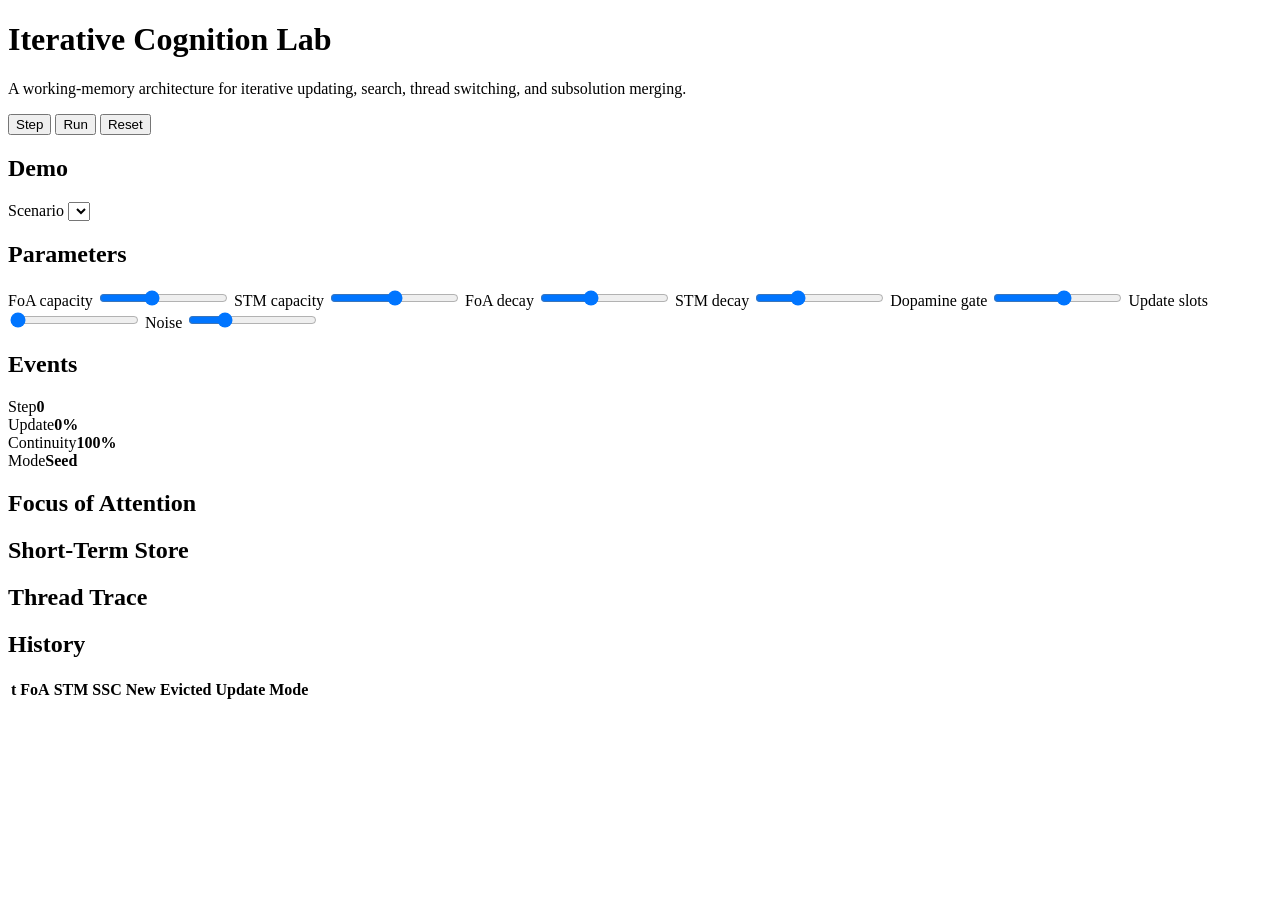
==== index.html @ 9b963c5a "Add modular browser app shell" ====
<!doctype html>
<html lang="en">
<head>
  <meta charset="utf-8">
  <meta name="viewport" content="width=device-width, initial-scale=1">
  <title>Iterative Cognition Lab</title>
  <link rel="stylesheet" href="src/styles.css">
</head>
<body>
  <main>
    <header>
      <div>
        <h1>Iterative Cognition Lab</h1>
        <p class="sub">A working-memory architecture for iterative updating, search, thread switching, and subsolution merging.</p>
      </div>
      <div class="buttons">
        <button id="step" class="primary">Step</button>
        <button id="run">Run</button>
        <button id="reset" class="danger">Reset</button>
      </div>
    </header>

    <div class="grid">
      <section class="panel controls">
        <h2>Demo</h2>
        <label>
          <span>Scenario</span>
          <select id="scenario"></select>
        </label>
        <div id="scenarioText" class="note"></div>

        <h2>Parameters</h2>
        <label><span class="row">FoA capacity <b id="foaCapacityV"></b></span><input id="foaCapacity" type="range" min="2" max="7" value="4"></label>
        <label><span class="row">STM capacity <b id="stmCapacityV"></b></span><input id="stmCapacity" type="range" min="4" max="16" value="10"></label>
        <label><span class="row">FoA decay <b id="foaDecayV"></b></span><input id="foaDecay" type="range" min="0.05" max="0.55" step="0.01" value="0.24"></label>
        <label><span class="row">STM decay <b id="stmDecayV"></b></span><input id="stmDecay" type="range" min="0.01" max="0.24" step="0.01" value="0.08"></label>
        <label><span class="row">Dopamine gate <b id="dopamineV"></b></span><input id="dopamine" type="range" min="0" max="1" step="0.01" value="0.55"></label>
        <label><span class="row">Update slots <b id="slotsV"></b></span><input id="slots" type="range" min="1" max="4" value="1"></label>
        <label><span class="row">Noise <b id="noiseV"></b></span><input id="noise" type="range" min="0" max="0.12" step="0.01" value="0.03"></label>

        <h2>Events</h2>
        <div id="eventButtons" class="buttons event-buttons"></div>
      </section>

      <section class="workspace">
        <div class="metrics">
          <div class="metric"><span>Step</span><strong id="time">0</strong></div>
          <div class="metric"><span>Update</span><strong id="rate">0%</strong></div>
          <div class="metric"><span>Continuity</span><strong id="cont">100%</strong></div>
          <div class="metric"><span>Mode</span><strong id="mode">Seed</strong></div>
        </div>

        <div class="stores">
          <section class="panel">
            <h2>Focus of Attention</h2>
            <div id="foa" class="items"></div>
          </section>
          <section class="panel stm">
            <h2>Short-Term Store</h2>
            <div id="stm" class="items"></div>
          </section>
        </div>

        <section class="panel">
          <h2>Thread Trace</h2>
          <div id="threadTrace" class="trace"></div>
        </section>

        <section>
          <h2>History</h2>
          <table>
            <thead>
              <tr>
                <th>t</th>
                <th>FoA</th>
                <th>STM</th>
                <th>SSC</th>
                <th>New</th>
                <th>Evicted</th>
                <th>Update</th>
                <th>Mode</th>
              </tr>
            </thead>
            <tbody id="history"></tbody>
          </table>
        </section>
      </section>
    </div>
  </main>

  <script src="src/core/architecture.js"></script>
  <script src="src/demos/scenarios.js"></script>
  <script src="src/ui/app.js"></script>
</body>
</html>
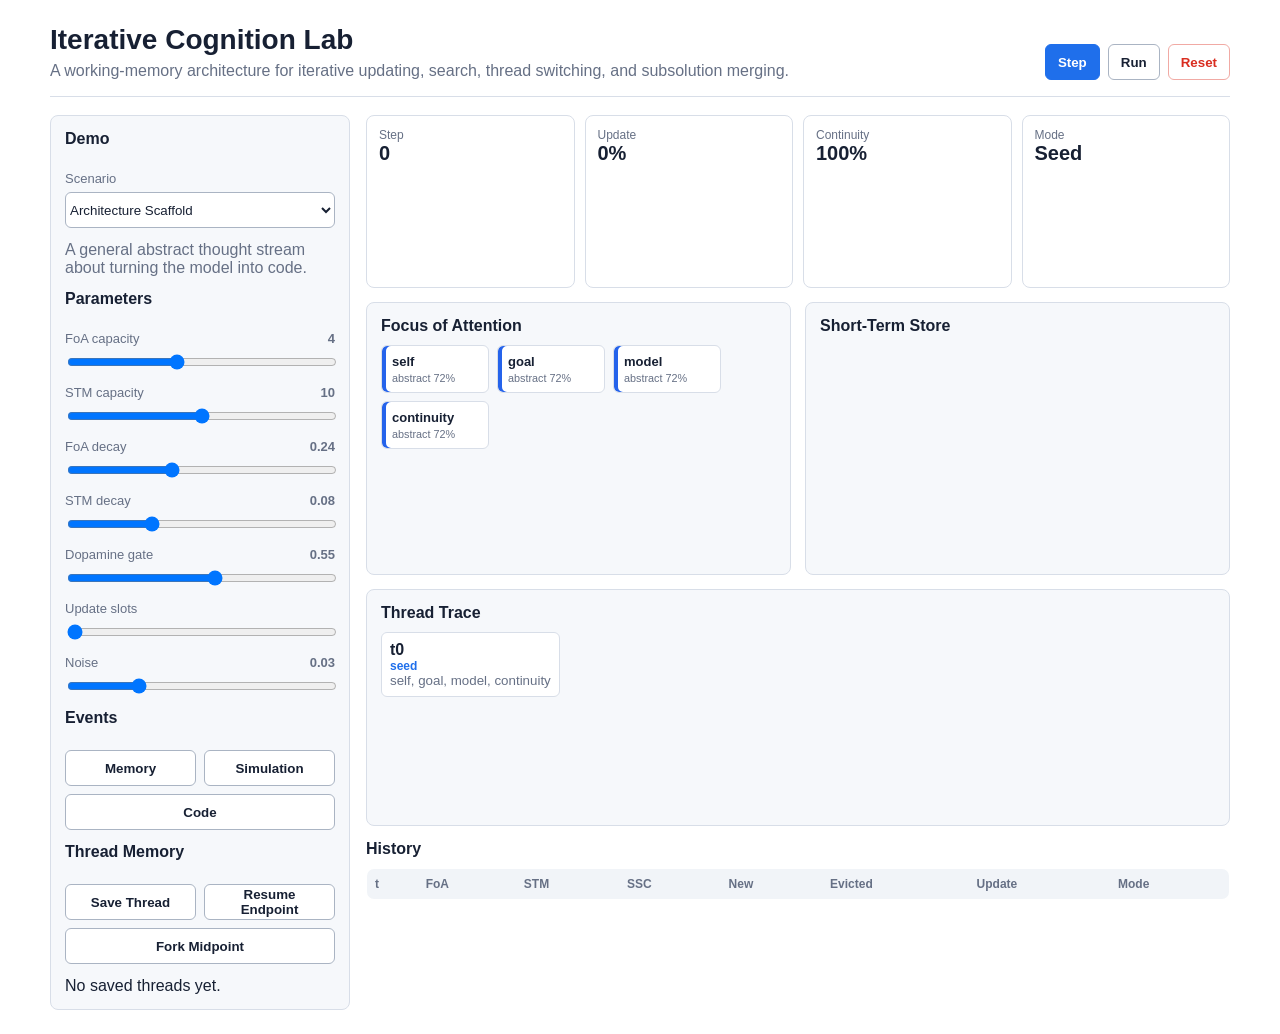
==== commit c9ee2813: "Add thread memory panel" ====
--- a/index.html
+++ b/index.html
@@ -13,22 +13,13 @@
         <h1>Iterative Cognition Lab</h1>
         <p class="sub">A working-memory architecture for iterative updating, search, thread switching, and subsolution merging.</p>
       </div>
-      <div class="buttons">
-        <button id="step" class="primary">Step</button>
-        <button id="run">Run</button>
-        <button id="reset" class="danger">Reset</button>
-      </div>
+      <div class="buttons"><button id="step" class="primary">Step</button><button id="run">Run</button><button id="reset" class="danger">Reset</button></div>
     </header>
-
     <div class="grid">
       <section class="panel controls">
         <h2>Demo</h2>
-        <label>
-          <span>Scenario</span>
-          <select id="scenario"></select>
-        </label>
+        <label><span>Scenario</span><select id="scenario"></select></label>
         <div id="scenarioText" class="note"></div>
-
         <h2>Parameters</h2>
         <label><span class="row">FoA capacity <b id="foaCapacityV"></b></span><input id="foaCapacity" type="range" min="2" max="7" value="4"></label>
         <label><span class="row">STM capacity <b id="stmCapacityV"></b></span><input id="stmCapacity" type="range" min="4" max="16" value="10"></label>
@@ -37,57 +28,20 @@
         <label><span class="row">Dopamine gate <b id="dopamineV"></b></span><input id="dopamine" type="range" min="0" max="1" step="0.01" value="0.55"></label>
         <label><span class="row">Update slots <b id="slotsV"></b></span><input id="slots" type="range" min="1" max="4" value="1"></label>
         <label><span class="row">Noise <b id="noiseV"></b></span><input id="noise" type="range" min="0" max="0.12" step="0.01" value="0.03"></label>
-
         <h2>Events</h2>
         <div id="eventButtons" class="buttons event-buttons"></div>
+        <h2>Thread Memory</h2>
+        <div class="buttons event-buttons"><button id="saveThread">Save Thread</button><button id="resumeEndpoint">Resume Endpoint</button><button id="forkMidpoint">Fork Midpoint</button></div>
+        <div id="savedThreads" class="saved-threads"></div>
       </section>
-
       <section class="workspace">
-        <div class="metrics">
-          <div class="metric"><span>Step</span><strong id="time">0</strong></div>
-          <div class="metric"><span>Update</span><strong id="rate">0%</strong></div>
-          <div class="metric"><span>Continuity</span><strong id="cont">100%</strong></div>
-          <div class="metric"><span>Mode</span><strong id="mode">Seed</strong></div>
-        </div>
-
-        <div class="stores">
-          <section class="panel">
-            <h2>Focus of Attention</h2>
-            <div id="foa" class="items"></div>
-          </section>
-          <section class="panel stm">
-            <h2>Short-Term Store</h2>
-            <div id="stm" class="items"></div>
-          </section>
-        </div>
-
-        <section class="panel">
-          <h2>Thread Trace</h2>
-          <div id="threadTrace" class="trace"></div>
-        </section>
-
-        <section>
-          <h2>History</h2>
-          <table>
-            <thead>
-              <tr>
-                <th>t</th>
-                <th>FoA</th>
-                <th>STM</th>
-                <th>SSC</th>
-                <th>New</th>
-                <th>Evicted</th>
-                <th>Update</th>
-                <th>Mode</th>
-              </tr>
-            </thead>
-            <tbody id="history"></tbody>
-          </table>
-        </section>
+        <div class="metrics"><div class="metric"><span>Step</span><strong id="time">0</strong></div><div class="metric"><span>Update</span><strong id="rate">0%</strong></div><div class="metric"><span>Continuity</span><strong id="cont">100%</strong></div><div class="metric"><span>Mode</span><strong id="mode">Seed</strong></div></div>
+        <div class="stores"><section class="panel"><h2>Focus of Attention</h2><div id="foa" class="items"></div></section><section class="panel stm"><h2>Short-Term Store</h2><div id="stm" class="items"></div></section></div>
+        <section class="panel"><h2>Thread Trace</h2><div id="threadTrace" class="trace"></div></section>
+        <section><h2>History</h2><table><thead><tr><th>t</th><th>FoA</th><th>STM</th><th>SSC</th><th>New</th><th>Evicted</th><th>Update</th><th>Mode</th></tr></thead><tbody id="history"></tbody></table></section>
       </section>
     </div>
   </main>
-
   <script src="src/core/architecture.js"></script>
   <script src="src/demos/scenarios.js"></script>
   <script src="src/ui/app.js"></script>
--- a/src/styles.css
+++ b/src/styles.css
@@ -0,0 +1,271 @@
+body {
+  margin: 0;
+  color: #172033;
+  background: #ffffff;
+  font-family: Arial, Helvetica, sans-serif;
+}
+
+main {
+  max-width: 1180px;
+  margin: 0 auto;
+  padding: 24px;
+}
+
+header {
+  display: flex;
+  align-items: flex-end;
+  justify-content: space-between;
+  gap: 16px;
+  margin-bottom: 18px;
+  padding-bottom: 16px;
+  border-bottom: 1px solid #d8dee8;
+}
+
+h1 {
+  margin: 0;
+  font-size: 28px;
+}
+
+h2 {
+  margin: 0 0 10px;
+  font-size: 16px;
+}
+
+.sub,
+.note,
+label {
+  color: #667085;
+}
+
+.sub {
+  margin: 6px 0 0;
+}
+
+.grid {
+  display: grid;
+  grid-template-columns: 300px minmax(0, 1fr);
+  gap: 16px;
+}
+
+.panel {
+  border: 1px solid #d8dee8;
+  background: #f6f8fb;
+  border-radius: 8px;
+  padding: 14px;
+}
+
+.controls {
+  display: grid;
+  gap: 13px;
+  align-content: start;
+}
+
+label {
+  display: grid;
+  gap: 6px;
+  font-size: 13px;
+}
+
+select,
+input[type="range"] {
+  width: 100%;
+}
+
+select {
+  min-height: 36px;
+  border: 1px solid #aab4c3;
+  border-radius: 6px;
+  background: #ffffff;
+  color: #172033;
+}
+
+.row,
+.buttons {
+  display: flex;
+  gap: 8px;
+}
+
+.row {
+  justify-content: space-between;
+}
+
+.buttons {
+  flex-wrap: wrap;
+}
+
+button {
+  min-height: 36px;
+  border: 1px solid #aab4c3;
+  background: #ffffff;
+  color: #172033;
+  border-radius: 6px;
+  padding: 0 12px;
+  font-weight: 700;
+  cursor: pointer;
+}
+
+button.primary {
+  border-color: #1f6feb;
+  background: #1f6feb;
+  color: #ffffff;
+}
+
+button.danger {
+  border-color: #f1aaa4;
+  color: #d92d20;
+}
+
+.event-buttons button {
+  flex: 1 1 120px;
+}
+
+.workspace {
+  display: grid;
+  gap: 14px;
+}
+
+.stores,
+.metrics {
+  display: grid;
+  grid-template-columns: repeat(2, minmax(0, 1fr));
+  gap: 14px;
+}
+
+.metrics {
+  grid-template-columns: repeat(4, minmax(0, 1fr));
+  gap: 10px;
+}
+
+.metric {
+  border: 1px solid #d8dee8;
+  border-radius: 8px;
+  background: #ffffff;
+  padding: 12px;
+}
+
+.metric span {
+  display: block;
+  color: #667085;
+  font-size: 12px;
+}
+
+.metric strong {
+  font-size: 20px;
+}
+
+.items {
+  display: flex;
+  flex-wrap: wrap;
+  gap: 8px;
+  min-height: 90px;
+  align-content: flex-start;
+}
+
+.item {
+  min-width: 86px;
+  border: 1px solid #d8dee8;
+  background: #ffffff;
+  border-radius: 6px;
+  padding: 8px 10px;
+  font-size: 13px;
+  font-weight: 700;
+  box-shadow: inset 4px 0 0 #2563eb;
+}
+
+.stm .item {
+  box-shadow: inset 4px 0 0 #8b5cf6;
+}
+
+.item small {
+  display: block;
+  margin-top: 3px;
+  color: #667085;
+  font-weight: 400;
+}
+
+.trace {
+  display: flex;
+  gap: 8px;
+  overflow-x: auto;
+  padding-bottom: 4px;
+}
+
+.trace-point {
+  min-width: 150px;
+  border: 1px solid #d8dee8;
+  border-radius: 6px;
+  background: #ffffff;
+  padding: 8px;
+}
+
+.trace-point b,
+.trace-point span,
+.trace-point small {
+  display: block;
+}
+
+.trace-point span {
+  color: #1f6feb;
+  font-size: 12px;
+  font-weight: 700;
+}
+
+.trace-point small {
+  color: #667085;
+  overflow-wrap: anywhere;
+}
+
+table {
+  width: 100%;
+  border: 1px solid #d8dee8;
+  border-collapse: collapse;
+  background: #ffffff;
+  border-radius: 8px;
+  overflow: hidden;
+}
+
+th,
+td {
+  border-bottom: 1px solid #d8dee8;
+  padding: 8px;
+  text-align: left;
+  vertical-align: top;
+  font-size: 12px;
+  overflow-wrap: anywhere;
+}
+
+th {
+  background: #f1f4f8;
+  color: #667085;
+}
+
+.jump td {
+  background: #fff2f0;
+}
+
+.pill {
+  border-radius: 999px;
+  padding: 2px 7px;
+  font-weight: 700;
+  background: #eaf1ff;
+  color: #2563eb;
+}
+
+.pill.jump {
+  background: #ffe4e0;
+  color: #d92d20;
+}
+
+@media (max-width: 820px) {
+  main {
+    padding: 14px;
+  }
+
+  header,
+  .grid,
+  .stores,
+  .metrics {
+    display: grid;
+    grid-template-columns: 1fr;
+  }
+}
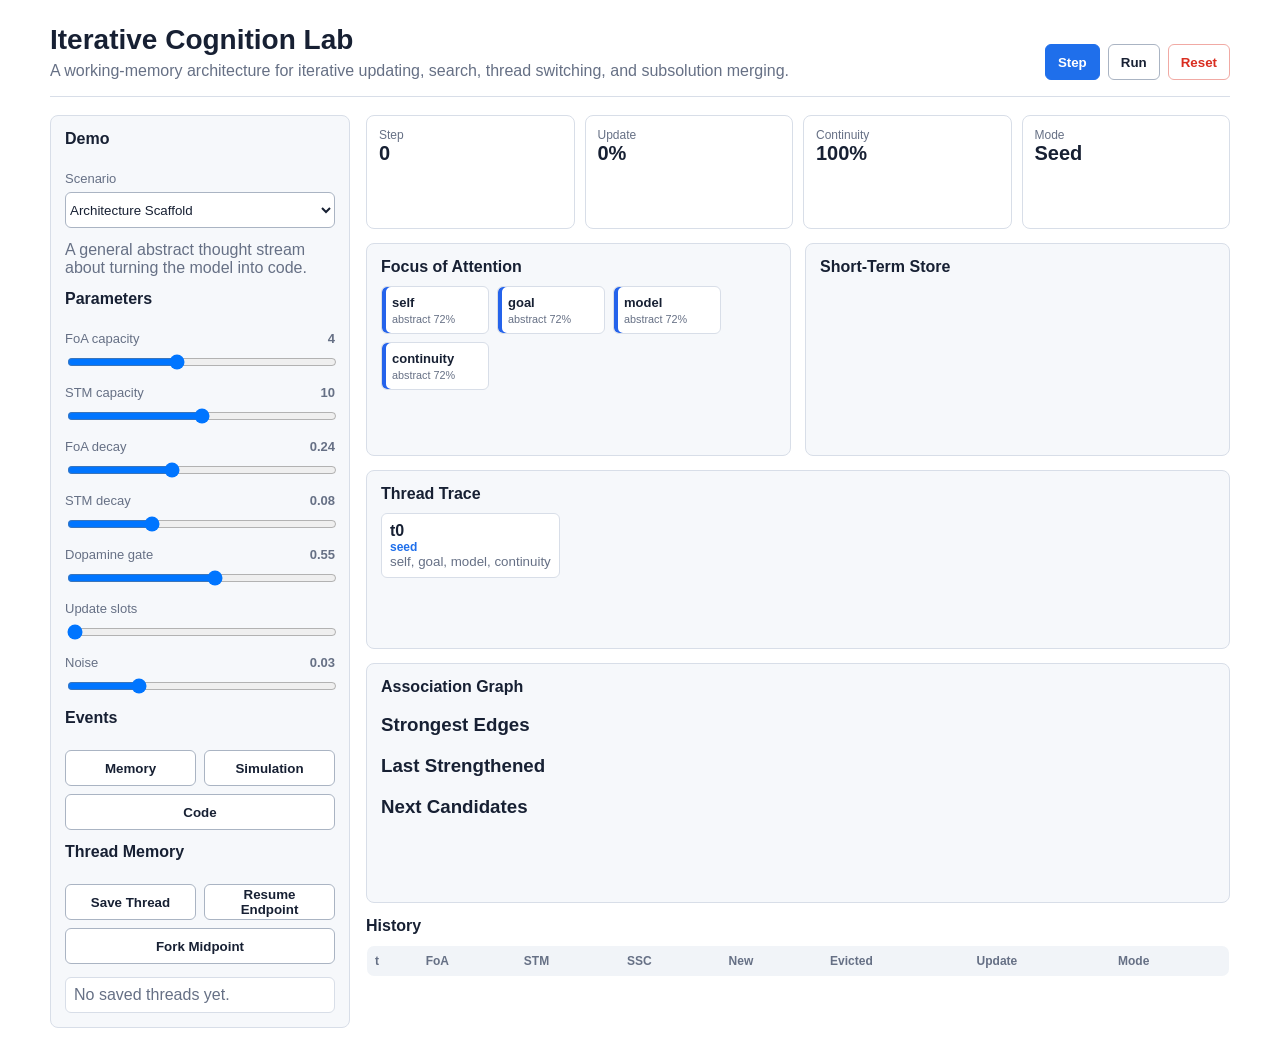
==== commit 76da6efa: "Add association graph panel" ====
--- a/index.html
+++ b/index.html
@@ -38,6 +38,7 @@
         <div class="metrics"><div class="metric"><span>Step</span><strong id="time">0</strong></div><div class="metric"><span>Update</span><strong id="rate">0%</strong></div><div class="metric"><span>Continuity</span><strong id="cont">100%</strong></div><div class="metric"><span>Mode</span><strong id="mode">Seed</strong></div></div>
         <div class="stores"><section class="panel"><h2>Focus of Attention</h2><div id="foa" class="items"></div></section><section class="panel stm"><h2>Short-Term Store</h2><div id="stm" class="items"></div></section></div>
         <section class="panel"><h2>Thread Trace</h2><div id="threadTrace" class="trace"></div></section>
+        <section class="panel"><h2>Association Graph</h2><div class="graph-grid"><div><h3>Strongest Edges</h3><div id="topEdges" class="edge-list"></div></div><div><h3>Last Strengthened</h3><div id="learnedEdges" class="edge-list"></div></div><div><h3>Next Candidates</h3><div id="candidateNodes" class="edge-list"></div></div></div></section>
         <section><h2>History</h2><table><thead><tr><th>t</th><th>FoA</th><th>STM</th><th>SSC</th><th>New</th><th>Evicted</th><th>Update</th><th>Mode</th></tr></thead><tbody id="history"></tbody></table></section>
       </section>
     </div>
--- a/src/styles.css
+++ b/src/styles.css
@@ -1,271 +1 @@
-body {
-  margin: 0;
-  color: #172033;
-  background: #ffffff;
-  font-family: Arial, Helvetica, sans-serif;
-}
-
-main {
-  max-width: 1180px;
-  margin: 0 auto;
-  padding: 24px;
-}
-
-header {
-  display: flex;
-  align-items: flex-end;
-  justify-content: space-between;
-  gap: 16px;
-  margin-bottom: 18px;
-  padding-bottom: 16px;
-  border-bottom: 1px solid #d8dee8;
-}
-
-h1 {
-  margin: 0;
-  font-size: 28px;
-}
-
-h2 {
-  margin: 0 0 10px;
-  font-size: 16px;
-}
-
-.sub,
-.note,
-label {
-  color: #667085;
-}
-
-.sub {
-  margin: 6px 0 0;
-}
-
-.grid {
-  display: grid;
-  grid-template-columns: 300px minmax(0, 1fr);
-  gap: 16px;
-}
-
-.panel {
-  border: 1px solid #d8dee8;
-  background: #f6f8fb;
-  border-radius: 8px;
-  padding: 14px;
-}
-
-.controls {
-  display: grid;
-  gap: 13px;
-  align-content: start;
-}
-
-label {
-  display: grid;
-  gap: 6px;
-  font-size: 13px;
-}
-
-select,
-input[type="range"] {
-  width: 100%;
-}
-
-select {
-  min-height: 36px;
-  border: 1px solid #aab4c3;
-  border-radius: 6px;
-  background: #ffffff;
-  color: #172033;
-}
-
-.row,
-.buttons {
-  display: flex;
-  gap: 8px;
-}
-
-.row {
-  justify-content: space-between;
-}
-
-.buttons {
-  flex-wrap: wrap;
-}
-
-button {
-  min-height: 36px;
-  border: 1px solid #aab4c3;
-  background: #ffffff;
-  color: #172033;
-  border-radius: 6px;
-  padding: 0 12px;
-  font-weight: 700;
-  cursor: pointer;
-}
-
-button.primary {
-  border-color: #1f6feb;
-  background: #1f6feb;
-  color: #ffffff;
-}
-
-button.danger {
-  border-color: #f1aaa4;
-  color: #d92d20;
-}
-
-.event-buttons button {
-  flex: 1 1 120px;
-}
-
-.workspace {
-  display: grid;
-  gap: 14px;
-}
-
-.stores,
-.metrics {
-  display: grid;
-  grid-template-columns: repeat(2, minmax(0, 1fr));
-  gap: 14px;
-}
-
-.metrics {
-  grid-template-columns: repeat(4, minmax(0, 1fr));
-  gap: 10px;
-}
-
-.metric {
-  border: 1px solid #d8dee8;
-  border-radius: 8px;
-  background: #ffffff;
-  padding: 12px;
-}
-
-.metric span {
-  display: block;
-  color: #667085;
-  font-size: 12px;
-}
-
-.metric strong {
-  font-size: 20px;
-}
-
-.items {
-  display: flex;
-  flex-wrap: wrap;
-  gap: 8px;
-  min-height: 90px;
-  align-content: flex-start;
-}
-
-.item {
-  min-width: 86px;
-  border: 1px solid #d8dee8;
-  background: #ffffff;
-  border-radius: 6px;
-  padding: 8px 10px;
-  font-size: 13px;
-  font-weight: 700;
-  box-shadow: inset 4px 0 0 #2563eb;
-}
-
-.stm .item {
-  box-shadow: inset 4px 0 0 #8b5cf6;
-}
-
-.item small {
-  display: block;
-  margin-top: 3px;
-  color: #667085;
-  font-weight: 400;
-}
-
-.trace {
-  display: flex;
-  gap: 8px;
-  overflow-x: auto;
-  padding-bottom: 4px;
-}
-
-.trace-point {
-  min-width: 150px;
-  border: 1px solid #d8dee8;
-  border-radius: 6px;
-  background: #ffffff;
-  padding: 8px;
-}
-
-.trace-point b,
-.trace-point span,
-.trace-point small {
-  display: block;
-}
-
-.trace-point span {
-  color: #1f6feb;
-  font-size: 12px;
-  font-weight: 700;
-}
-
-.trace-point small {
-  color: #667085;
-  overflow-wrap: anywhere;
-}
-
-table {
-  width: 100%;
-  border: 1px solid #d8dee8;
-  border-collapse: collapse;
-  background: #ffffff;
-  border-radius: 8px;
-  overflow: hidden;
-}
-
-th,
-td {
-  border-bottom: 1px solid #d8dee8;
-  padding: 8px;
-  text-align: left;
-  vertical-align: top;
-  font-size: 12px;
-  overflow-wrap: anywhere;
-}
-
-th {
-  background: #f1f4f8;
-  color: #667085;
-}
-
-.jump td {
-  background: #fff2f0;
-}
-
-.pill {
-  border-radius: 999px;
-  padding: 2px 7px;
-  font-weight: 700;
-  background: #eaf1ff;
-  color: #2563eb;
-}
-
-.pill.jump {
-  background: #ffe4e0;
-  color: #d92d20;
-}
-
-@media (max-width: 820px) {
-  main {
-    padding: 14px;
-  }
-
-  header,
-  .grid,
-  .stores,
-  .metrics {
-    display: grid;
-    grid-template-columns: 1fr;
-  }
-}
+body{margin:0;color:#172033;background:#fff;font-family:Arial,Helvetica,sans-serif}main{max-width:1180px;margin:0 auto;padding:24px}header{display:flex;align-items:flex-end;justify-content:space-between;gap:16px;margin-bottom:18px;padding-bottom:16px;border-bottom:1px solid #d8dee8}h1{margin:0;font-size:28px}h2{margin:0 0 10px;font-size:16px}.sub,.note,label{color:#667085}.sub{margin:6px 0 0}.grid{display:grid;grid-template-columns:300px minmax(0,1fr);gap:16px}.panel{border:1px solid #d8dee8;background:#f6f8fb;border-radius:8px;padding:14px}.controls{display:grid;gap:13px;align-content:start}label{display:grid;gap:6px;font-size:13px}select,input[type=range]{width:100%}select{min-height:36px;border:1px solid #aab4c3;border-radius:6px;background:#fff;color:#172033}.row,.buttons{display:flex;gap:8px}.row{justify-content:space-between}.buttons{flex-wrap:wrap}button{min-height:36px;border:1px solid #aab4c3;background:#fff;color:#172033;border-radius:6px;padding:0 12px;font-weight:700;cursor:pointer}button.primary{border-color:#1f6feb;background:#1f6feb;color:#fff}button.danger{border-color:#f1aaa4;color:#d92d20}.event-buttons button{flex:1 1 120px}.workspace{display:grid;gap:14px}.stores,.metrics{display:grid;grid-template-columns:repeat(2,minmax(0,1fr));gap:14px}.metrics{grid-template-columns:repeat(4,minmax(0,1fr));gap:10px}.metric{border:1px solid #d8dee8;border-radius:8px;background:#fff;padding:12px}.metric span{display:block;color:#667085;font-size:12px}.metric strong{font-size:20px}.items{display:flex;flex-wrap:wrap;gap:8px;min-height:90px;align-content:flex-start}.item{min-width:86px;border:1px solid #d8dee8;background:#fff;border-radius:6px;padding:8px 10px;font-size:13px;font-weight:700;box-shadow:inset 4px 0 0 #2563eb}.stm .item{box-shadow:inset 4px 0 0 #8b5cf6}.item small{display:block;margin-top:3px;color:#667085;font-weight:400}.trace{display:flex;gap:8px;overflow-x:auto;padding-bottom:4px}.trace-point,.thread-card,.empty{border:1px solid #d8dee8;border-radius:6px;background:#fff;padding:8px}.trace-point{min-width:150px}.saved-threads{display:grid;gap:8px}.trace-point b,.trace-point span,.trace-point small,.thread-card b,.thread-card span,.thread-card small{display:block}.trace-point span{color:#1f6feb;font-size:12px;font-weight:700}.trace-point small,.thread-card span,.thread-card small,.empty{color:#667085;overflow-wrap:anywhere}table{width:100%;border:1px solid #d8dee8;border-collapse:collapse;background:#fff;border-radius:8px;overflow:hidden}th,td{border-bottom:1px solid #d8dee8;padding:8px;text-align:left;vertical-align:top;font-size:12px;overflow-wrap:anywhere}th{background:#f1f4f8;color:#667085}.jump td{background:#fff2f0}.pill{border-radius:999px;padding:2px 7px;font-weight:700;background:#eaf1ff;color:#2563eb}.pill.jump{background:#ffe4e0;color:#d92d20}@media(max-width:820px){main{padding:14px}header,.grid,.stores,.metrics{display:grid;grid-template-columns:1fr}}
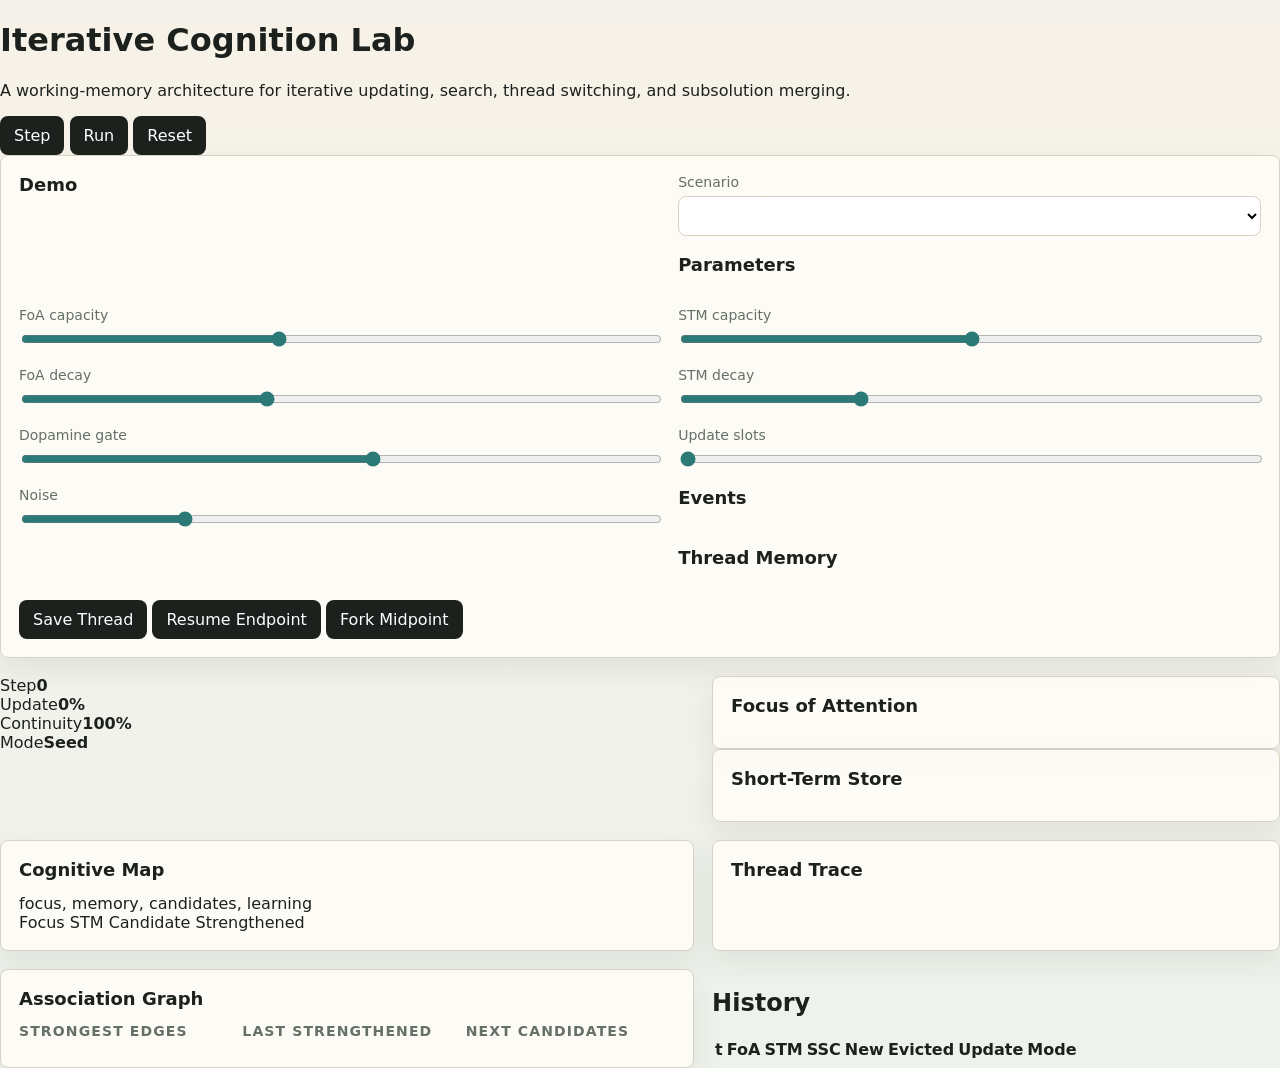
==== commit 34e69991: "Add cognitive map panel" ====
--- a/index.html
+++ b/index.html
@@ -13,13 +13,22 @@
         <h1>Iterative Cognition Lab</h1>
         <p class="sub">A working-memory architecture for iterative updating, search, thread switching, and subsolution merging.</p>
       </div>
-      <div class="buttons"><button id="step" class="primary">Step</button><button id="run">Run</button><button id="reset" class="danger">Reset</button></div>
+      <div class="buttons">
+        <button id="step" class="primary">Step</button>
+        <button id="run">Run</button>
+        <button id="reset" class="danger">Reset</button>
+      </div>
     </header>
+
     <div class="grid">
       <section class="panel controls">
         <h2>Demo</h2>
-        <label><span>Scenario</span><select id="scenario"></select></label>
+        <label>
+          <span>Scenario</span>
+          <select id="scenario"></select>
+        </label>
         <div id="scenarioText" class="note"></div>
+
         <h2>Parameters</h2>
         <label><span class="row">FoA capacity <b id="foaCapacityV"></b></span><input id="foaCapacity" type="range" min="2" max="7" value="4"></label>
         <label><span class="row">STM capacity <b id="stmCapacityV"></b></span><input id="stmCapacity" type="range" min="4" max="16" value="10"></label>
@@ -28,21 +37,97 @@
         <label><span class="row">Dopamine gate <b id="dopamineV"></b></span><input id="dopamine" type="range" min="0" max="1" step="0.01" value="0.55"></label>
         <label><span class="row">Update slots <b id="slotsV"></b></span><input id="slots" type="range" min="1" max="4" value="1"></label>
         <label><span class="row">Noise <b id="noiseV"></b></span><input id="noise" type="range" min="0" max="0.12" step="0.01" value="0.03"></label>
+
         <h2>Events</h2>
         <div id="eventButtons" class="buttons event-buttons"></div>
+
         <h2>Thread Memory</h2>
-        <div class="buttons event-buttons"><button id="saveThread">Save Thread</button><button id="resumeEndpoint">Resume Endpoint</button><button id="forkMidpoint">Fork Midpoint</button></div>
+        <div class="buttons event-buttons">
+          <button id="saveThread">Save Thread</button>
+          <button id="resumeEndpoint">Resume Endpoint</button>
+          <button id="forkMidpoint">Fork Midpoint</button>
+        </div>
         <div id="savedThreads" class="saved-threads"></div>
       </section>
+
       <section class="workspace">
-        <div class="metrics"><div class="metric"><span>Step</span><strong id="time">0</strong></div><div class="metric"><span>Update</span><strong id="rate">0%</strong></div><div class="metric"><span>Continuity</span><strong id="cont">100%</strong></div><div class="metric"><span>Mode</span><strong id="mode">Seed</strong></div></div>
-        <div class="stores"><section class="panel"><h2>Focus of Attention</h2><div id="foa" class="items"></div></section><section class="panel stm"><h2>Short-Term Store</h2><div id="stm" class="items"></div></section></div>
-        <section class="panel"><h2>Thread Trace</h2><div id="threadTrace" class="trace"></div></section>
-        <section class="panel"><h2>Association Graph</h2><div class="graph-grid"><div><h3>Strongest Edges</h3><div id="topEdges" class="edge-list"></div></div><div><h3>Last Strengthened</h3><div id="learnedEdges" class="edge-list"></div></div><div><h3>Next Candidates</h3><div id="candidateNodes" class="edge-list"></div></div></div></section>
-        <section><h2>History</h2><table><thead><tr><th>t</th><th>FoA</th><th>STM</th><th>SSC</th><th>New</th><th>Evicted</th><th>Update</th><th>Mode</th></tr></thead><tbody id="history"></tbody></table></section>
+        <div class="metrics">
+          <div class="metric"><span>Step</span><strong id="time">0</strong></div>
+          <div class="metric"><span>Update</span><strong id="rate">0%</strong></div>
+          <div class="metric"><span>Continuity</span><strong id="cont">100%</strong></div>
+          <div class="metric"><span>Mode</span><strong id="mode">Seed</strong></div>
+        </div>
+
+        <div class="stores">
+          <section class="panel">
+            <h2>Focus of Attention</h2>
+            <div id="foa" class="items"></div>
+          </section>
+          <section class="panel stm">
+            <h2>Short-Term Store</h2>
+            <div id="stm" class="items"></div>
+          </section>
+        </div>
+
+        <section class="panel map-panel">
+          <div class="section-title">
+            <h2>Cognitive Map</h2>
+            <span>focus, memory, candidates, learning</span>
+          </div>
+          <div id="mindMap" class="mind-map" aria-label="Visual map of the current cognitive state"></div>
+          <div class="map-legend">
+            <span><i class="dot focus-dot"></i>Focus</span>
+            <span><i class="dot memory-dot"></i>STM</span>
+            <span><i class="dot candidate-dot"></i>Candidate</span>
+            <span><i class="dot learned-dot"></i>Strengthened</span>
+          </div>
+        </section>
+
+        <section class="panel">
+          <h2>Thread Trace</h2>
+          <div id="threadTrace" class="trace"></div>
+        </section>
+
+        <section class="panel">
+          <h2>Association Graph</h2>
+          <div class="graph-grid">
+            <div>
+              <h3>Strongest Edges</h3>
+              <div id="topEdges" class="edge-list"></div>
+            </div>
+            <div>
+              <h3>Last Strengthened</h3>
+              <div id="learnedEdges" class="edge-list"></div>
+            </div>
+            <div>
+              <h3>Next Candidates</h3>
+              <div id="candidateNodes" class="edge-list"></div>
+            </div>
+          </div>
+        </section>
+
+        <section>
+          <h2>History</h2>
+          <table>
+            <thead>
+              <tr>
+                <th>t</th>
+                <th>FoA</th>
+                <th>STM</th>
+                <th>SSC</th>
+                <th>New</th>
+                <th>Evicted</th>
+                <th>Update</th>
+                <th>Mode</th>
+              </tr>
+            </thead>
+            <tbody id="history"></tbody>
+          </table>
+        </section>
       </section>
     </div>
   </main>
+
   <script src="src/core/architecture.js"></script>
   <script src="src/demos/scenarios.js"></script>
   <script src="src/ui/app.js"></script>
--- a/src/styles.css
+++ b/src/styles.css
@@ -1 +1 @@
-body{margin:0;color:#172033;background:#fff;font-family:Arial,Helvetica,sans-serif}main{max-width:1180px;margin:0 auto;padding:24px}header{display:flex;align-items:flex-end;justify-content:space-between;gap:16px;margin-bottom:18px;padding-bottom:16px;border-bottom:1px solid #d8dee8}h1{margin:0;font-size:28px}h2{margin:0 0 10px;font-size:16px}.sub,.note,label{color:#667085}.sub{margin:6px 0 0}.grid{display:grid;grid-template-columns:300px minmax(0,1fr);gap:16px}.panel{border:1px solid #d8dee8;background:#f6f8fb;border-radius:8px;padding:14px}.controls{display:grid;gap:13px;align-content:start}label{display:grid;gap:6px;font-size:13px}select,input[type=range]{width:100%}select{min-height:36px;border:1px solid #aab4c3;border-radius:6px;background:#fff;color:#172033}.row,.buttons{display:flex;gap:8px}.row{justify-content:space-between}.buttons{flex-wrap:wrap}button{min-height:36px;border:1px solid #aab4c3;background:#fff;color:#172033;border-radius:6px;padding:0 12px;font-weight:700;cursor:pointer}button.primary{border-color:#1f6feb;background:#1f6feb;color:#fff}button.danger{border-color:#f1aaa4;color:#d92d20}.event-buttons button{flex:1 1 120px}.workspace{display:grid;gap:14px}.stores,.metrics{display:grid;grid-template-columns:repeat(2,minmax(0,1fr));gap:14px}.metrics{grid-template-columns:repeat(4,minmax(0,1fr));gap:10px}.metric{border:1px solid #d8dee8;border-radius:8px;background:#fff;padding:12px}.metric span{display:block;color:#667085;font-size:12px}.metric strong{font-size:20px}.items{display:flex;flex-wrap:wrap;gap:8px;min-height:90px;align-content:flex-start}.item{min-width:86px;border:1px solid #d8dee8;background:#fff;border-radius:6px;padding:8px 10px;font-size:13px;font-weight:700;box-shadow:inset 4px 0 0 #2563eb}.stm .item{box-shadow:inset 4px 0 0 #8b5cf6}.item small{display:block;margin-top:3px;color:#667085;font-weight:400}.trace{display:flex;gap:8px;overflow-x:auto;padding-bottom:4px}.trace-point,.thread-card,.empty{border:1px solid #d8dee8;border-radius:6px;background:#fff;padding:8px}.trace-point{min-width:150px}.saved-threads{display:grid;gap:8px}.trace-point b,.trace-point span,.trace-point small,.thread-card b,.thread-card span,.thread-card small{display:block}.trace-point span{color:#1f6feb;font-size:12px;font-weight:700}.trace-point small,.thread-card span,.thread-card small,.empty{color:#667085;overflow-wrap:anywhere}table{width:100%;border:1px solid #d8dee8;border-collapse:collapse;background:#fff;border-radius:8px;overflow:hidden}th,td{border-bottom:1px solid #d8dee8;padding:8px;text-align:left;vertical-align:top;font-size:12px;overflow-wrap:anywhere}th{background:#f1f4f8;color:#667085}.jump td{background:#fff2f0}.pill{border-radius:999px;padding:2px 7px;font-weight:700;background:#eaf1ff;color:#2563eb}.pill.jump{background:#ffe4e0;color:#d92d20}@media(max-width:820px){main{padding:14px}header,.grid,.stores,.metrics{display:grid;grid-template-columns:1fr}}
+:root{font-family:Inter,Segoe UI,system-ui,sans-serif;color:#1c211d;background:#f4f1ea;--ink:#1c211d;--muted:#657067;--paper:#fffdf7;--line:#d9d1c2;--accent:#2b7a78;--warm:#b75d32;--green:#537a4a}*{box-sizing:border-box}body{margin:0;min-height:100vh;background:linear-gradient(180deg,#f7f2e8 0%,#edf2ec 100%)}button,select,textarea,input{font:inherit}.app-shell{max-width:1220px;margin:0 auto;padding:24px}.topbar{display:flex;align-items:center;justify-content:space-between;gap:16px;margin-bottom:20px}.topbar h1{margin:0;font-size:28px;letter-spacing:0}.topbar p{margin:4px 0 0;color:var(--muted)}.controls{display:grid;grid-template-columns:1.1fr 1fr;gap:18px;margin-bottom:18px}.panel{background:rgba(255,253,247,.86);border:1px solid var(--line);border-radius:8px;padding:18px;box-shadow:0 12px 30px rgba(56,45,25,.08)}.panel h2{margin:0 0 14px;font-size:18px}.panel h3{margin:0 0 10px;font-size:14px;color:var(--muted);text-transform:uppercase;letter-spacing:.08em}textarea{width:100%;min-height:128px;resize:vertical;border:1px solid var(--line);border-radius:8px;padding:12px;background:#fff;color:var(--ink)}select{border:1px solid var(--line);border-radius:8px;padding:10px;background:#fff}.button-row{display:flex;gap:10px;margin-top:12px}button{border:0;border-radius:8px;padding:10px 14px;background:var(--ink);color:white;cursor:pointer}button.secondary{background:#e7e0d3;color:var(--ink)}.slider-grid{display:grid;gap:14px}label{display:grid;gap:6px;color:var(--muted);font-size:14px}input[type=range]{width:100%;accent-color:var(--accent)}.workspace{display:grid;grid-template-columns:1.1fr .9fr;gap:18px}.status-line{display:flex;align-items:center;justify-content:space-between;margin-bottom:12px}.badge{background:#dbe9e6;color:#1f5553;border-radius:999px;padding:6px 10px;font-weight:700}.reflection{margin:0;color:#314238;line-height:1.5}.node-grid{display:grid;grid-template-columns:repeat(2,minmax(0,1fr));gap:12px}.node-card,.thread{border:1px solid var(--line);border-radius:8px;padding:12px;background:#fff}.node-card div,.thread div,.edge-row{display:flex;align-items:center;justify-content:space-between;gap:10px}.node-card span,.thread span{display:block;color:var(--muted);font-size:12px;margin-top:2px}.node-card p,.thread p{margin:8px 0 0;color:#445149;line-height:1.45}.trace-list{display:grid;gap:10px}.thread{border-left:4px solid var(--accent)}.empty{color:var(--muted);margin:0}.graph-grid{display:grid;grid-template-columns:1fr 1fr 1fr;gap:14px}.edge-list{display:grid;gap:8px}.edge-row{border:1px solid var(--line);border-radius:8px;background:#fff;padding:10px;font-size:13px}.edge-row span{min-width:0;overflow-wrap:anywhere}.edge-row em{font-style:normal;color:var(--muted);font-variant-numeric:tabular-nums}.active-edge{border-color:#89b7b2;background:#f4fbfa}.primed-edge{box-shadow:inset 0 0 0 2px rgba(83,122,74,.18)}.learned-edge{border-color:#d7a276;background:#fff8f3}.candidate-row{border-color:#b8cbb2}meter{width:100%;height:9px}meter::-webkit-meter-bar{background:#eee7db;border:0;border-radius:999px}meter::-webkit-meter-optimum-value{background:var(--accent);border-radius:999px}meter::-webkit-meter-suboptimum-value{background:var(--warm);border-radius:999px}@media (max-width:860px){.controls,.workspace,.node-grid,.graph-grid{grid-template-columns:1fr}.topbar{align-items:flex-start;flex-direction:column}.app-shell{padding:14px}}
